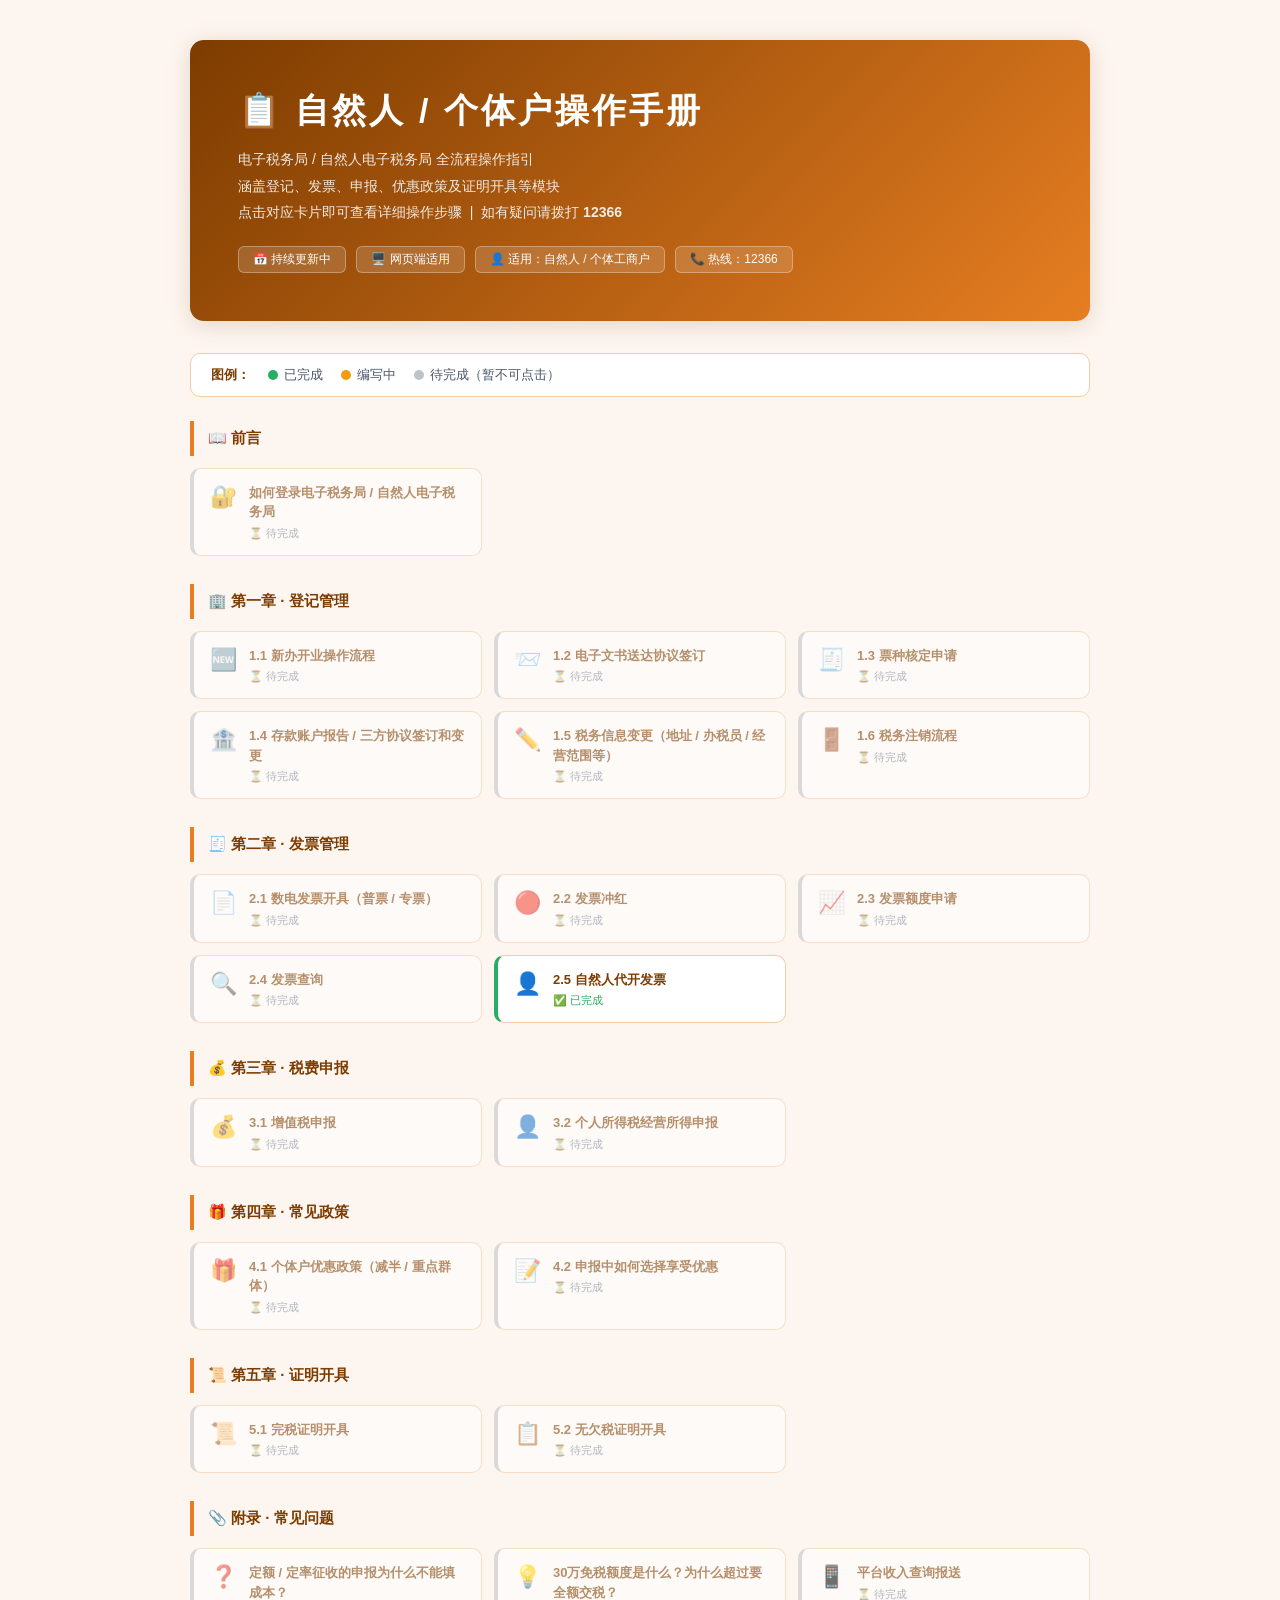
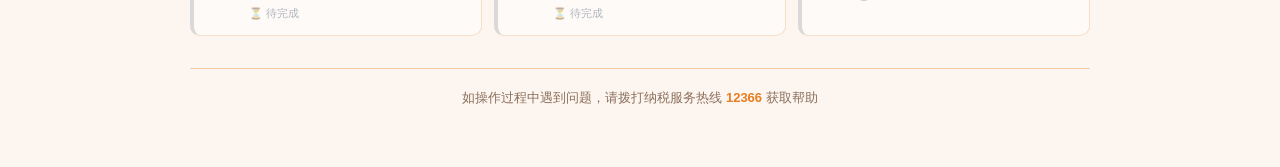
==== index.html @ 42e14d3c "Add files via upload" ====
<!DOCTYPE html>
<html lang="zh-CN">
<head>
  <meta charset="UTF-8"/>
  <meta name="viewport" content="width=device-width, initial-scale=1.0"/>
  <title>自然人 / 个体户常见业务操作手册 · 电子税务局</title>
  <style>
    :root {
      --primary-dark:  #7d3c00;
      --primary-light: #e67e22;
      --gradient:      linear-gradient(135deg, #7d3c00 0%, #e67e22 100%);
      --bg-body:       #fdf6f0;
      --bg-info:       #fef5ec;
      --border:        #f5cba7;
      --text-title:    #7d3c00;
      --text-muted:    #8b6f5c;
    }

    * { box-sizing: border-box; margin: 0; padding: 0; }
    body {
      font-family: "微软雅黑", "Microsoft YaHei", sans-serif;
      background: var(--bg-body);
      color: #2d3748;
      padding: 40px 20px;
    }
    .page { max-width: 900px; margin: 0 auto; }

    /* 封面 */
    .cover {
      background: var(--gradient);
      border-radius: 14px;
      padding: 48px;
      color: #fff;
      margin-bottom: 32px;
      box-shadow: 0 4px 24px rgba(125, 60, 0, 0.18);
    }
    .cover h1 { font-size: 34px; font-weight: 700; letter-spacing: 3px; margin-bottom: 12px; }
    .cover p  { font-size: 14px; opacity: 0.88; line-height: 1.9; }
    .cover-meta { margin-top: 20px; display: flex; gap: 10px; flex-wrap: wrap; }
    .cover-badge {
      background: rgba(255,255,255,0.15);
      border: 1px solid rgba(255,255,255,0.30);
      border-radius: 6px;
      padding: 4px 14px;
      font-size: 12px;
      color: #fff;
    }

    /* 图例 */
    .legend {
      display: flex; gap: 18px; flex-wrap: wrap;
      margin-bottom: 24px;
      font-size: 13px; color: #4a5568;
      background: #fff;
      border: 1px solid var(--border);
      border-radius: 10px;
      padding: 12px 20px;
    }
    .legend-item { display: flex; align-items: center; gap: 6px; }
    .dot { width: 10px; height: 10px; border-radius: 50%; flex-shrink: 0; }
    .dot-done { background: #27ae60; }
    .dot-wip  { background: #f39c12; }
    .dot-todo { background: #bdc3c7; }

    /* 章节 */
    .chapter { margin-bottom: 28px; }
    .chapter-title {
      font-size: 15px; font-weight: 700; color: var(--text-title);
      padding: 8px 0 8px 14px;
      border-left: 4px solid var(--primary-light);
      margin-bottom: 12px;
      display: flex; align-items: center; gap: 8px;
    }

    /* 卡片网格 */
    .card-grid {
      display: grid;
      grid-template-columns: repeat(auto-fill, minmax(230px, 1fr));
      gap: 12px;
    }
    .card {
      background: #fff;
      border: 1px solid var(--border);
      border-radius: 10px;
      padding: 14px 16px;
      text-decoration: none;
      color: #2d3748;
      display: flex;
      align-items: flex-start;
      gap: 12px;
      transition: box-shadow 0.2s, border-color 0.2s, transform 0.2s;
      cursor: pointer;
    }
    .card:hover {
      box-shadow: 0 4px 16px rgba(230, 126, 34, 0.18);
      border-color: var(--primary-light);
      transform: translateY(-2px);
    }
    .card.done { border-left: 4px solid #27ae60; }
    .card.wip  { border-left: 4px solid #f39c12; }
    .card.todo {
      border-left: 4px solid #bdc3c7;
      opacity: 0.55;
      pointer-events: none;
      cursor: default;
    }
    .card-icon  { font-size: 22px; flex-shrink: 0; margin-top: 1px; }
    .card-title { font-size: 13px; font-weight: 600; color: var(--text-title); line-height: 1.5; }
    .card-status { font-size: 11px; margin-top: 4px; color: #718096; }
    .card.done .card-status { color: #27ae60; }
    .card.wip  .card-status { color: #f39c12; }

    /* 页脚 */
    .footer {
      text-align: center;
      font-size: 13px;
      color: var(--text-muted);
      margin-top: 32px;
      padding: 20px;
      border-top: 1px solid var(--border);
    }
    .footer strong { color: var(--primary-light); }
  </style>
</head>
<body>
<div class="page">

  <!-- 封面 -->
  <div class="cover">
    <h1>📋 自然人 / 个体户操作手册</h1>
    <p>电子税务局 / 自然人电子税务局 全流程操作指引<br>
       涵盖登记、发票、申报、优惠政策及证明开具等模块<br>
       点击对应卡片即可查看详细操作步骤 &nbsp;|&nbsp; 如有疑问请拨打 <strong>12366</strong></p>
    <div class="cover-meta">
      <span class="cover-badge">📅 持续更新中</span>
      <span class="cover-badge">🖥️ 网页端适用</span>
      <span class="cover-badge">👤 适用：自然人 / 个体工商户</span>
      <span class="cover-badge">📞 热线：12366</span>
    </div>
  </div>

  <!-- 图例 -->
  <div class="legend">
    <span style="font-weight:600; color:var(--text-title);">图例：</span>
    <div class="legend-item"><div class="dot dot-done"></div>已完成</div>
    <div class="legend-item"><div class="dot dot-wip"></div>编写中</div>
    <div class="legend-item"><div class="dot dot-todo"></div>待完成（暂不可点击）</div>
  </div>

  <!-- 前言 -->
  <div class="chapter">
    <div class="chapter-title">📖 前言</div>
    <div class="card-grid">
      <a href="preface/login.html" class="card todo">
        <div class="card-icon">🔐</div>
        <div>
          <div class="card-title">如何登录电子税务局 / 自然人电子税务局</div>
          <div class="card-status">⏳ 待完成</div>
        </div>
      </a>
    </div>
  </div>

  <!-- 第一章 -->
  <div class="chapter">
    <div class="chapter-title">🏢 第一章 · 登记管理</div>
    <div class="card-grid">
      <a href="ch1-registration/1.1-new-business.html" class="card todo">
        <div class="card-icon">🆕</div>
        <div><div class="card-title">1.1 新办开业操作流程</div><div class="card-status">⏳ 待完成</div></div>
      </a>
      <a href="ch1-registration/1.2-e-document.html" class="card todo">
        <div class="card-icon">📨</div>
        <div><div class="card-title">1.2 电子文书送达协议签订</div><div class="card-status">⏳ 待完成</div></div>
      </a>
      <a href="ch1-registration/1.3-invoice-type.html" class="card todo">
        <div class="card-icon">🧾</div>
        <div><div class="card-title">1.3 票种核定申请</div><div class="card-status">⏳ 待完成</div></div>
      </a>
      <a href="ch1-registration/1.4-bank-account.html" class="card todo">
        <div class="card-icon">🏦</div>
        <div><div class="card-title">1.4 存款账户报告 / 三方协议签订和变更</div><div class="card-status">⏳ 待完成</div></div>
      </a>
      <a href="ch1-registration/1.5-info-change.html" class="card todo">
        <div class="card-icon">✏️</div>
        <div><div class="card-title">1.5 税务信息变更（地址 / 办税员 / 经营范围等）</div><div class="card-status">⏳ 待完成</div></div>
      </a>
      <a href="ch1-registration/1.6-deregistration.html" class="card todo">
        <div class="card-icon">🚪</div>
        <div><div class="card-title">1.6 税务注销流程</div><div class="card-status">⏳ 待完成</div></div>
      </a>
    </div>
  </div>

  <!-- 第二章 -->
  <div class="chapter">
    <div class="chapter-title">🧾 第二章 · 发票管理</div>
    <div class="card-grid">
      <a href="ch2-invoice/2.1-issue-invoice.html" class="card todo">
        <div class="card-icon">📄</div>
        <div><div class="card-title">2.1 数电发票开具（普票 / 专票）</div><div class="card-status">⏳ 待完成</div></div>
      </a>
      <a href="ch2-invoice/2.2-red-invoice.html" class="card todo">
        <div class="card-icon">🔴</div>
        <div><div class="card-title">2.2 发票冲红</div><div class="card-status">⏳ 待完成</div></div>
      </a>
      <a href="ch2-invoice/2.3-quota-apply.html" class="card todo">
        <div class="card-icon">📈</div>
        <div><div class="card-title">2.3 发票额度申请</div><div class="card-status">⏳ 待完成</div></div>
      </a>
      <a href="ch2-invoice/2.4-invoice-query.html" class="card todo">
        <div class="card-icon">🔍</div>
        <div><div class="card-title">2.4 发票查询</div><div class="card-status">⏳ 待完成</div></div>
      </a>
      <a href="ch2-invoice/2.5-natural-person-invoice.html" class="card done">
        <div class="card-icon">👤</div>
        <div><div class="card-title">2.5 自然人代开发票</div><div class="card-status">✅ 已完成</div></div>
      </a>
    </div>
  </div>

  <!-- 第三章 -->
  <div class="chapter">
    <div class="chapter-title">💰 第三章 · 税费申报</div>
    <div class="card-grid">
      <a href="ch3-tax-filing/3.1-vat.html" class="card todo">
        <div class="card-icon">💰</div>
        <div><div class="card-title">3.1 增值税申报</div><div class="card-status">⏳ 待完成</div></div>
      </a>
      <a href="ch3-tax-filing/3.2-iit-business.html" class="card todo">
        <div class="card-icon">👤</div>
        <div><div class="card-title">3.2 个人所得税经营所得申报</div><div class="card-status">⏳ 待完成</div></div>
      </a>
    </div>
  </div>

  <!-- 第四章 -->
  <div class="chapter">
    <div class="chapter-title">🎁 第四章 · 常见政策</div>
    <div class="card-grid">
      <a href="ch4-tax-incentives/4.1-reduction.html" class="card todo">
        <div class="card-icon">🎁</div>
        <div><div class="card-title">4.1 个体户优惠政策（减半 / 重点群体）</div><div class="card-status">⏳ 待完成</div></div>
      </a>
      <a href="ch4-tax-incentives/4.2-how-to-apply.html" class="card todo">
        <div class="card-icon">📝</div>
        <div><div class="card-title">4.2 申报中如何选择享受优惠</div><div class="card-status">⏳ 待完成</div></div>
      </a>
    </div>
  </div>

  <!-- 第五章 -->
  <div class="chapter">
    <div class="chapter-title">📜 第五章 · 证明开具</div>
    <div class="card-grid">
      <a href="ch5-certificates/5.1-tax-payment-cert.html" class="card todo">
        <div class="card-icon">📜</div>
        <div><div class="card-title">5.1 完税证明开具</div><div class="card-status">⏳ 待完成</div></div>
      </a>
      <a href="ch5-certificates/5.2-no-debt-cert.html" class="card todo">
        <div class="card-icon">📋</div>
        <div><div class="card-title">5.2 无欠税证明开具</div><div class="card-status">⏳ 待完成</div></div>
      </a>
    </div>
  </div>

  <!-- 附录 -->
  <div class="chapter">
    <div class="chapter-title">📎 附录 · 常见问题</div>
    <div class="card-grid">
      <a href="appendix/faq-fixed-rate.html" class="card todo">
        <div class="card-icon">❓</div>
        <div><div class="card-title">定额 / 定率征收的申报为什么不能填成本？</div><div class="card-status">⏳ 待完成</div></div>
      </a>
      <a href="appendix/faq-300k-exemption.html" class="card todo">
        <div class="card-icon">💡</div>
        <div><div class="card-title">30万免税额度是什么？为什么超过要全额交税？</div><div class="card-status">⏳ 待完成</div></div>
      </a>
      <a href="appendix/faq-platform-income.html" class="card todo">
        <div class="card-icon">📱</div>
        <div><div class="card-title">平台收入查询报送</div><div class="card-status">⏳ 待完成</div></div>
      </a>
    </div>
  </div>

  <div class="footer">
    如操作过程中遇到问题，请拨打纳税服务热线 <strong>12366</strong> 获取帮助
  </div>

</div>
</body>
</html>
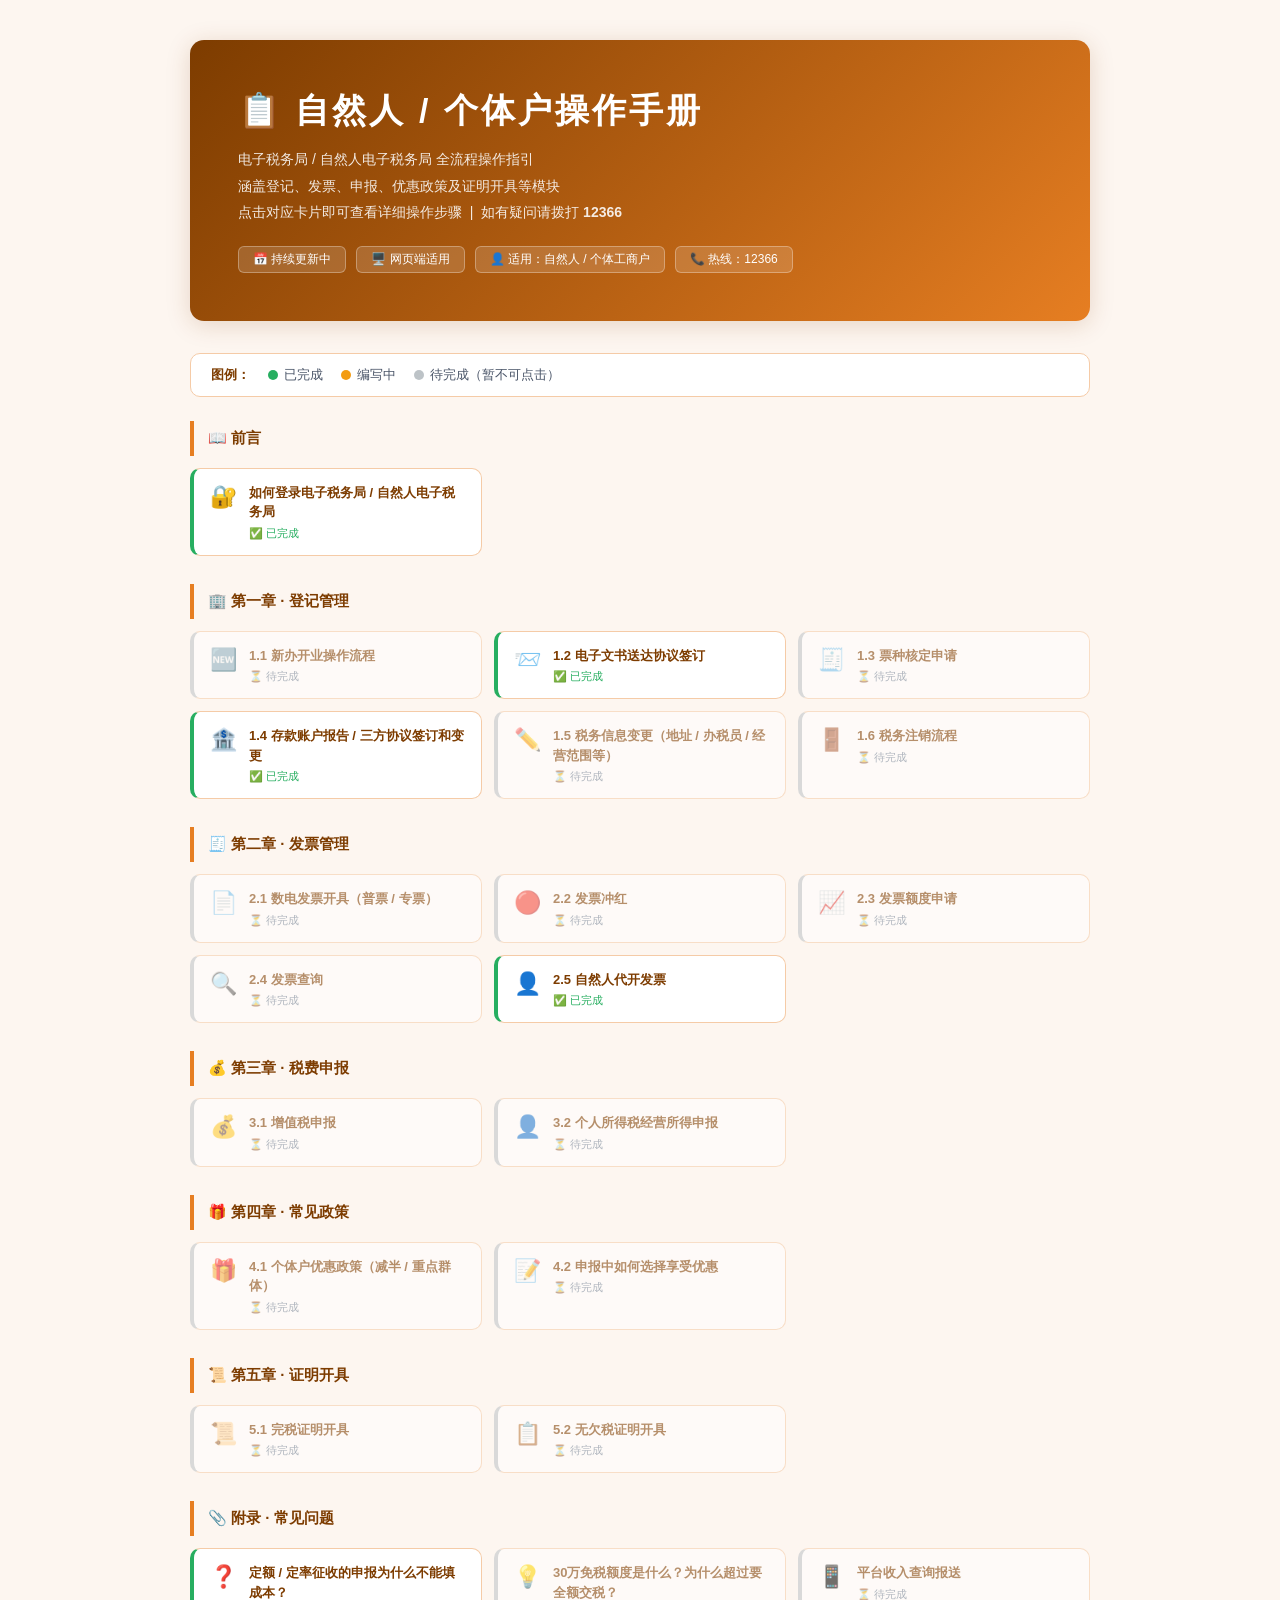
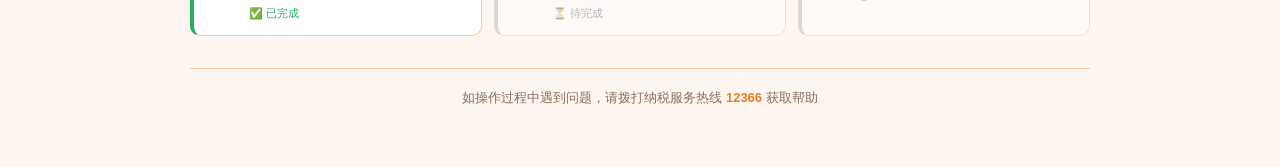
==== commit 7106aeb9: "Add files via upload" ====
--- a/index.html
+++ b/index.html
@@ -151,11 +151,11 @@
   <div class="chapter">
     <div class="chapter-title">📖 前言</div>
     <div class="card-grid">
-      <a href="preface/login.html" class="card todo">
+      <a href="preface/login.html" class="card done">
         <div class="card-icon">🔐</div>
         <div>
           <div class="card-title">如何登录电子税务局 / 自然人电子税务局</div>
-          <div class="card-status">⏳ 待完成</div>
+          <div class="card-status">✅ 已完成</div>
         </div>
       </a>
     </div>
@@ -169,17 +169,17 @@
         <div class="card-icon">🆕</div>
         <div><div class="card-title">1.1 新办开业操作流程</div><div class="card-status">⏳ 待完成</div></div>
       </a>
-      <a href="ch1-registration/1.2-e-document.html" class="card todo">
+      <a href="ch1-registration/1.2-e-document.html" class="card done">
         <div class="card-icon">📨</div>
-        <div><div class="card-title">1.2 电子文书送达协议签订</div><div class="card-status">⏳ 待完成</div></div>
+        <div><div class="card-title">1.2 电子文书送达协议签订</div><div class="card-status">✅ 已完成</div></div>
       </a>
       <a href="ch1-registration/1.3-invoice-type.html" class="card todo">
         <div class="card-icon">🧾</div>
         <div><div class="card-title">1.3 票种核定申请</div><div class="card-status">⏳ 待完成</div></div>
       </a>
-      <a href="ch1-registration/1.4-bank-account.html" class="card todo">
+      <a href="ch1-registration/1.4-bank-account.html" class="card done">
         <div class="card-icon">🏦</div>
-        <div><div class="card-title">1.4 存款账户报告 / 三方协议签订和变更</div><div class="card-status">⏳ 待完成</div></div>
+        <div><div class="card-title">1.4 存款账户报告 / 三方协议签订和变更</div><div class="card-status">✅ 已完成</div></div>
       </a>
       <a href="ch1-registration/1.5-info-change.html" class="card todo">
         <div class="card-icon">✏️</div>
@@ -268,9 +268,9 @@
   <div class="chapter">
     <div class="chapter-title">📎 附录 · 常见问题</div>
     <div class="card-grid">
-      <a href="appendix/faq-fixed-rate.html" class="card todo">
+      <a href="appendix/faq-fixed-rate.html" class="card done">
         <div class="card-icon">❓</div>
-        <div><div class="card-title">定额 / 定率征收的申报为什么不能填成本？</div><div class="card-status">⏳ 待完成</div></div>
+        <div><div class="card-title">定额 / 定率征收的申报为什么不能填成本？</div><div class="card-status">✅ 已完成</div></div>
       </a>
       <a href="appendix/faq-300k-exemption.html" class="card todo">
         <div class="card-icon">💡</div>
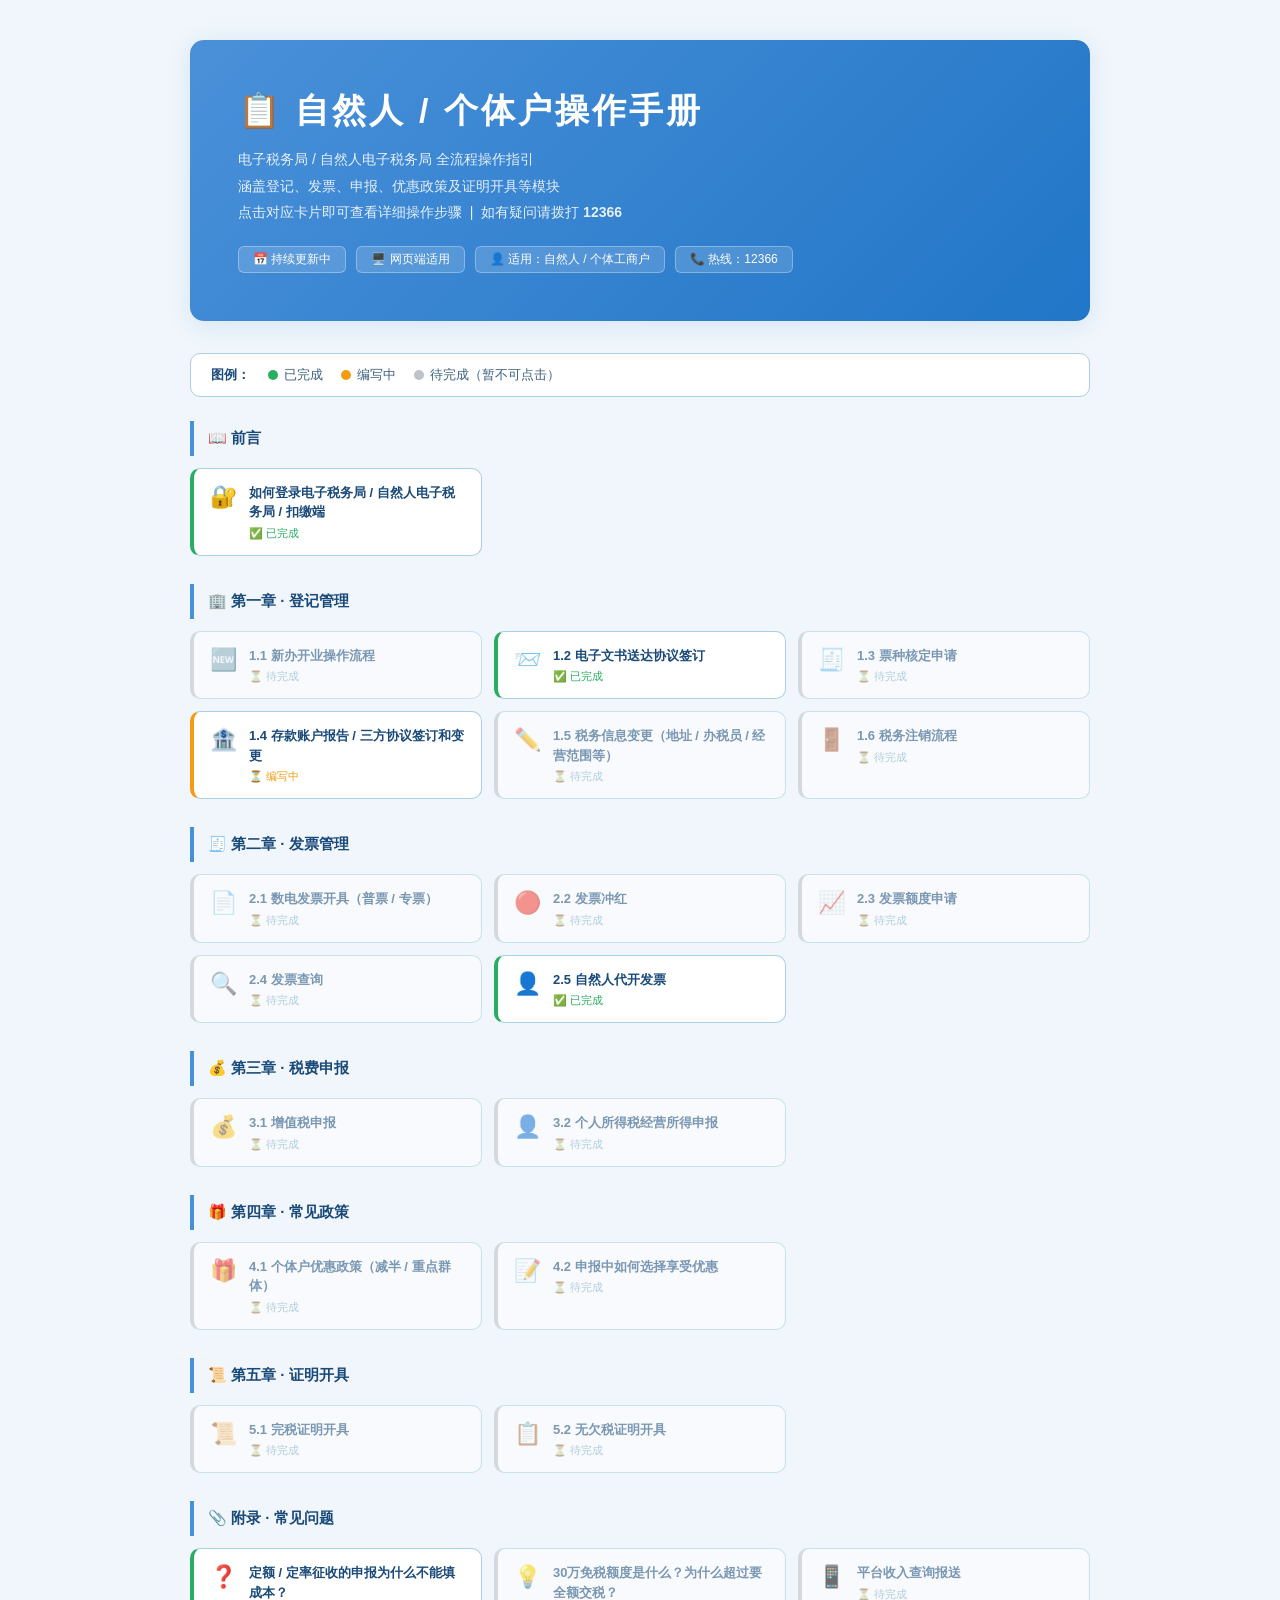
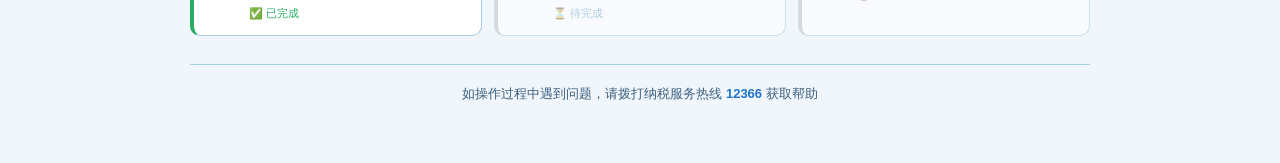
==== commit 3b008b8b: "Add files via upload" ====
--- a/index.html
+++ b/index.html
@@ -4,54 +4,55 @@
   <meta charset="UTF-8"/>
   <meta name="viewport" content="width=device-width, initial-scale=1.0"/>
   <title>自然人 / 个体户常见业务操作手册 · 电子税务局</title>
+
+  <!-- 引用共享样式表（变量、body、page 容器等均由此提供） -->
+  <link rel="stylesheet" href="assets/style.css" />
+
   <style>
-    :root {
-      --primary-dark:  #7d3c00;
-      --primary-light: #e67e22;
-      --gradient:      linear-gradient(135deg, #7d3c00 0%, #e67e22 100%);
-      --bg-body:       #fdf6f0;
-      --bg-info:       #fef5ec;
-      --border:        #f5cba7;
-      --text-title:    #7d3c00;
-      --text-muted:    #8b6f5c;
-    }
-
-    * { box-sizing: border-box; margin: 0; padding: 0; }
-    body {
-      font-family: "微软雅黑", "Microsoft YaHei", sans-serif;
-      background: var(--bg-body);
-      color: #2d3748;
-      padding: 40px 20px;
-    }
-    .page { max-width: 900px; margin: 0 auto; }
-
-    /* 封面 */
+    /* ── 目录页专属：封面 ── */
     .cover {
       background: var(--gradient);
       border-radius: 14px;
       padding: 48px;
       color: #fff;
       margin-bottom: 32px;
-      box-shadow: 0 4px 24px rgba(125, 60, 0, 0.18);
-    }
-    .cover h1 { font-size: 34px; font-weight: 700; letter-spacing: 3px; margin-bottom: 12px; }
-    .cover p  { font-size: 14px; opacity: 0.88; line-height: 1.9; }
-    .cover-meta { margin-top: 20px; display: flex; gap: 10px; flex-wrap: wrap; }
+      box-shadow: var(--shadow-md);
+    }
+    .cover h1 {
+      font-size: 34px;
+      font-weight: 700;
+      letter-spacing: 3px;
+      margin-bottom: 12px;
+    }
+    .cover p {
+      font-size: 14px;
+      opacity: 0.88;
+      line-height: 1.9;
+    }
+    .cover-meta {
+      margin-top: 20px;
+      display: flex;
+      gap: 10px;
+      flex-wrap: wrap;
+    }
     .cover-badge {
-      background: rgba(255,255,255,0.15);
-      border: 1px solid rgba(255,255,255,0.30);
+      background: rgba(255, 255, 255, 0.15);
+      border: 1px solid rgba(255, 255, 255, 0.30);
       border-radius: 6px;
       padding: 4px 14px;
       font-size: 12px;
       color: #fff;
     }
 
-    /* 图例 */
+    /* ── 目录页专属：图例 ── */
     .legend {
-      display: flex; gap: 18px; flex-wrap: wrap;
+      display: flex;
+      gap: 18px;
+      flex-wrap: wrap;
       margin-bottom: 24px;
-      font-size: 13px; color: #4a5568;
-      background: #fff;
+      font-size: 13px;
+      color: var(--text-secondary);
+      background: var(--bg-page);
       border: 1px solid var(--border);
       border-radius: 10px;
       padding: 12px 20px;
@@ -62,29 +63,33 @@
     .dot-wip  { background: #f39c12; }
     .dot-todo { background: #bdc3c7; }
 
-    /* 章节 */
+    /* ── 目录页专属：章节标题 ── */
     .chapter { margin-bottom: 28px; }
     .chapter-title {
-      font-size: 15px; font-weight: 700; color: var(--text-title);
+      font-size: 15px;
+      font-weight: 700;
+      color: var(--text-title);
       padding: 8px 0 8px 14px;
       border-left: 4px solid var(--primary-light);
       margin-bottom: 12px;
-      display: flex; align-items: center; gap: 8px;
-    }
-
-    /* 卡片网格 */
+      display: flex;
+      align-items: center;
+      gap: 8px;
+    }
+
+    /* ── 目录页专属：卡片网格 ── */
     .card-grid {
       display: grid;
       grid-template-columns: repeat(auto-fill, minmax(230px, 1fr));
       gap: 12px;
     }
     .card {
-      background: #fff;
+      background: var(--bg-page);
       border: 1px solid var(--border);
       border-radius: 10px;
       padding: 14px 16px;
       text-decoration: none;
-      color: #2d3748;
+      color: var(--text-main);
       display: flex;
       align-items: flex-start;
       gap: 12px;
@@ -92,7 +97,7 @@
       cursor: pointer;
     }
     .card:hover {
-      box-shadow: 0 4px 16px rgba(230, 126, 34, 0.18);
+      box-shadow: var(--shadow-md);
       border-color: var(--primary-light);
       transform: translateY(-2px);
     }
@@ -106,20 +111,19 @@
     }
     .card-icon  { font-size: 22px; flex-shrink: 0; margin-top: 1px; }
     .card-title { font-size: 13px; font-weight: 600; color: var(--text-title); line-height: 1.5; }
-    .card-status { font-size: 11px; margin-top: 4px; color: #718096; }
+    .card-status { font-size: 11px; margin-top: 4px; color: var(--text-muted); }
     .card.done .card-status { color: #27ae60; }
     .card.wip  .card-status { color: #f39c12; }
 
-    /* 页脚 */
-    .footer {
-      text-align: center;
-      font-size: 13px;
-      color: var(--text-muted);
-      margin-top: 32px;
-      padding: 20px;
-      border-top: 1px solid var(--border);
-    }
-    .footer strong { color: var(--primary-light); }
+    /* ── 目录页：page 容器覆盖（目录页不需要白色卡片容器） ── */
+    .page {
+      max-width: 900px;
+      background: transparent;   /* ← 覆盖 style.css 中的 #ffffff */
+      box-shadow: none;           /* ← 覆盖 style.css 中的阴影 */
+      border-radius: 0;           /* ← 覆盖 style.css 中的圆角 */
+      overflow: visible;          /* ← 覆盖 style.css 中的 overflow:hidden */
+    }
+
   </style>
 </head>
 <body>
@@ -154,7 +158,7 @@
       <a href="preface/login.html" class="card done">
         <div class="card-icon">🔐</div>
         <div>
-          <div class="card-title">如何登录电子税务局 / 自然人电子税务局</div>
+          <div class="card-title">如何登录电子税务局 / 自然人电子税务局 / 扣缴端</div>
           <div class="card-status">✅ 已完成</div>
         </div>
       </a>
@@ -177,9 +181,9 @@
         <div class="card-icon">🧾</div>
         <div><div class="card-title">1.3 票种核定申请</div><div class="card-status">⏳ 待完成</div></div>
       </a>
-      <a href="ch1-registration/1.4-bank-account.html" class="card done">
+      <a href="ch1-registration/1.4-bank-account.html" class="card wip">
         <div class="card-icon">🏦</div>
-        <div><div class="card-title">1.4 存款账户报告 / 三方协议签订和变更</div><div class="card-status">✅ 已完成</div></div>
+        <div><div class="card-title">1.4 存款账户报告 / 三方协议签订和变更</div><div class="card-status">⏳ 编写中</div></div>
       </a>
       <a href="ch1-registration/1.5-info-change.html" class="card todo">
         <div class="card-icon">✏️</div>
@@ -283,6 +287,7 @@
     </div>
   </div>
 
+  <!-- 页脚 -->
   <div class="footer">
     如操作过程中遇到问题，请拨打纳税服务热线 <strong>12366</strong> 获取帮助
   </div>
--- a/assets/style.css
+++ b/assets/style.css
@@ -0,0 +1,613 @@
+/* ============================================
+   自然人 / 个体户操作手册 · 统一样式表
+   主题色：天蓝系（自然和谐版）
+   主色：#2176c7 / #4a90d9
+   ============================================ */
+
+/* ---------- CSS 变量 ---------- */
+:root {
+  --primary-dark:   #2176c7;
+  --primary-light:  #4a90d9;
+  --gradient:       linear-gradient(135deg, #4a90d9 0%, #2176c7 100%);
+  --bg-body:        #f0f6fb;
+  --bg-page:        #ffffff;
+  --bg-info:        #e8f3fb;
+  --bg-step:        #f4f9fd;
+  --bg-path:        #edf5fb;
+  --border:         #a8cfe8;
+  --border-light:   #c8e2f2;
+  --text-main:      #2c3e50;
+  --text-title:     #1a4a7a;
+  --text-secondary: #3d6080;
+  --text-muted:     #7aaac8;
+  --shadow-sm:      0 1px 6px rgba(33, 118, 199, 0.08);
+  --shadow-md:      0 4px 24px rgba(33, 118, 199, 0.13);
+}
+
+/* ---------- 基础重置 ---------- */
+* { box-sizing: border-box; margin: 0; padding: 0; }
+
+body {
+  font-family: "微软雅黑", "Microsoft YaHei", "PingFang SC", sans-serif;
+  background: var(--bg-body);
+  color: var(--text-main);
+  padding: 40px 20px;
+  overflow-x: hidden;
+}
+
+/* ---------- 页面容器 ---------- */
+.page {
+  max-width: 820px;
+  margin: 0 auto;
+  background: var(--bg-page);
+  border-radius: 12px;
+  box-shadow: var(--shadow-md);
+  overflow: hidden;
+}
+
+/* ---------- 页头 ---------- */
+.header {
+  background: var(--primary-dark);
+  padding: 40px 48px 32px;
+  color: #fff;
+}
+
+.header-top {
+  display: flex;
+  justify-content: space-between;
+  align-items: center;
+  margin-bottom: 14px;
+}
+
+.header .tag {
+  display: inline-block;
+  background: rgba(255, 255, 255, 0.18);
+  border: 1px solid rgba(255, 255, 255, 0.35);
+  border-radius: 20px;
+  font-size: 12px;
+  padding: 3px 14px;
+  letter-spacing: 1px;
+}
+
+.header h1 {
+  font-size: 32px;
+  font-weight: 700;
+  letter-spacing: 2px;
+  margin-bottom: 10px;
+}
+
+.header p {
+  font-size: 14px;
+  opacity: 0.88;
+  line-height: 1.8;
+}
+
+.header .badges {
+  margin-top: 18px;
+  display: flex;
+  gap: 10px;
+  flex-wrap: wrap;
+}
+
+.badge {
+  background: rgba(255, 255, 255, 0.15);
+  border: 1px solid rgba(255, 255, 255, 0.30);
+  border-radius: 6px;
+  padding: 4px 14px;
+  font-size: 12px;
+  color: #fff;
+}
+
+/* 返回目录按钮 */
+.btn-back {
+  display: inline-flex;
+  align-items: center;
+  gap: 6px;
+  background: rgba(255, 255, 255, 0.18);
+  border: 1px solid rgba(255, 255, 255, 0.35);
+  color: #fff;
+  text-decoration: none;
+  font-size: 12px;
+  padding: 4px 14px;
+  border-radius: 20px;
+  white-space: nowrap;
+  transition: background 0.2s;
+}
+.btn-back:hover { background: rgba(255, 255, 255, 0.30); }
+
+/* ---------- 正文区域 ---------- */
+.body { padding: 40px 48px; }
+
+/* ---------- 章节标题 ---------- */
+.section-title {
+  display: flex;
+  align-items: center;
+  gap: 10px;
+  font-size: 16px;
+  font-weight: 700;
+  color: var(--text-title);
+  margin: 32px 0 14px;
+  padding-bottom: 8px;
+  border-bottom: 2px solid var(--border);
+}
+
+/* ✅ 关键修复：图标色块统一为天蓝渐变，消除橙色残留 */
+.section-title .icon {
+  width: 28px;
+  height: 28px;
+  background: var(--primary-dark);
+  border-radius: 6px;
+  display: flex;
+  align-items: center;
+  justify-content: center;
+  color: #fff;
+  font-size: 14px;
+  flex-shrink: 0;
+}
+
+/* ---------- 信息框 ---------- */
+.info-box {
+  background: var(--bg-info);
+  border-left: 4px solid var(--primary-light);
+  border-radius: 0 8px 8px 0;
+  padding: 14px 18px;
+  font-size: 14px;
+  color: var(--text-title);
+  line-height: 1.8;
+}
+
+/* ---------- 路径导航框 ---------- */
+.path-box {
+  background: var(--bg-path);
+  border: 1px solid var(--border);
+  border-radius: 8px;
+  padding: 14px 20px;
+  font-size: 14px;
+  color: var(--text-title);
+  font-weight: 600;
+  display: flex;
+  align-items: center;
+  flex-wrap: wrap;
+  gap: 6px;
+  line-height: 2;
+  margin-bottom: 8px;
+}
+
+.path-box .path-label {
+  color: var(--text-title);
+  font-size: 12px;
+  flex-shrink: 0;
+}
+
+.path-box .arrow {
+  color: var(--primary-light);
+  font-size: 16px;
+}
+
+.path-box .node {
+  background: var(--primary-dark);
+  color: #fff;
+  border-radius: 5px;
+  padding: 2px 10px;
+  font-size: 13px;
+}
+
+/* ---------- 表格：申报周期 ---------- */
+.period-table {
+  width: 100%;
+  border-collapse: collapse;
+  font-size: 14px;
+  border-radius: 8px;
+  overflow: hidden;
+  box-shadow: var(--shadow-sm);
+}
+
+.period-table th {
+  background: var(--primary-dark);
+  color: #fff;
+  padding: 10px 16px;
+  text-align: left;
+  font-weight: 600;
+}
+
+.period-table td {
+  padding: 10px 16px;
+  border-bottom: 1px solid var(--border-light);
+  color: var(--text-main);
+  background: #f4f9fd;
+}
+
+.period-table tr:last-child td { border-bottom: none; }
+.period-table tr:nth-child(even) td { background: var(--bg-info); }
+
+.highlight { color: var(--primary-dark); font-weight: 700; }
+
+/* ---------- 公式框 ---------- */
+.formula-box {
+  background: var(--bg-path);
+  border: 1.5px solid var(--border);
+  border-left: 4px solid var(--primary-light);
+  border-radius: 0 8px 8px 0;
+  padding: 14px 20px;
+  font-size: 14px;
+  color: var(--text-title);
+  line-height: 2;
+  margin-bottom: 10px;
+}
+
+.formula-box .formula-title {
+  font-weight: 700;
+  margin-bottom: 6px;
+  color: var(--text-title);
+}
+
+.formula-box .formula-content {
+  background: #fff;
+  border: 1px solid var(--border);
+  border-radius: 6px;
+  padding: 10px 14px;
+  font-size: 13px;
+  color: var(--text-main);
+  line-height: 1.9;
+}
+
+/* ---------- 表格：分档减缴 ---------- */
+.tier-table {
+  width: 100%;
+  border-collapse: collapse;
+  font-size: 14px;
+  border-radius: 8px;
+  overflow: hidden;
+  box-shadow: var(--shadow-sm);
+  margin-top: 10px;
+}
+
+.tier-table th {
+  background: var(--primary-dark);
+  color: #fff;
+  padding: 10px 16px;
+  text-align: left;
+  font-weight: 600;
+}
+
+.tier-table td {
+  padding: 10px 16px;
+  border-bottom: 1px solid var(--border-light);
+  background: #f4f9fd;
+  color: var(--text-main);
+  line-height: 1.8;
+}
+
+.tier-table tr:last-child td { border-bottom: none; }
+.tier-table tr:nth-child(even) td { background: var(--bg-info); }
+
+/* ---------- 步骤卡片 ---------- */
+.steps { display: flex; flex-direction: column; gap: 14px; }
+
+.step-card {
+  display: flex;
+  gap: 16px;
+  background: var(--bg-step);
+  border: 1px solid var(--border-light);
+  border-radius: 10px;
+  padding: 16px 20px;
+  box-shadow: var(--shadow-sm);
+  transition: box-shadow 0.2s;
+}
+
+.step-card:hover {
+  box-shadow: 0 4px 16px rgba(33, 118, 199, 0.16);
+}
+
+.step-num {
+  width: 34px;
+  height: 34px;
+  background: var(--primary-dark);
+  border-radius: 50%;
+  color: #fff;
+  font-size: 15px;
+  font-weight: 700;
+  display: flex;
+  align-items: center;
+  justify-content: center;
+  flex-shrink: 0;
+  margin-top: 2px;
+  box-shadow: 0 2px 6px rgba(33, 118, 199, 0.32);
+}
+
+.step-content { flex: 1; min-width: 0; }
+
+.step-text {
+  font-size: 14px;
+  color: var(--text-main);
+  line-height: 1.8;
+  margin-bottom: 8px;
+}
+
+.step-text strong { color: var(--text-title); }
+
+/* ---------- 截图占位框 ---------- */
+.step-screenshot {
+  background: #e8f3fb;
+  border: 1.5px dashed #7ab8da;
+  border-radius: 6px;
+  padding: 10px 14px;
+  font-size: 12px;
+  color: var(--text-secondary);
+  font-style: italic;
+  margin-bottom: 8px;
+}
+
+.step-screenshot img {
+  width: 100%;
+  border-radius: 6px;
+  display: block;
+}
+
+/* ---------- 步骤截图图片 ---------- */
+.step-img {
+  display: block;
+  width: 100%;
+  max-width: 100%;
+  height: auto;
+  border: 1px solid var(--border);
+  border-radius: 8px;
+  margin-top: 10px;
+  margin-bottom: 4px;
+  box-shadow: 0 2px 8px rgba(33, 118, 199, 0.08);
+}
+
+/* ---------- 子步骤块 ---------- */
+.sub-step {
+  background: var(--bg-info);
+  border: 1px solid var(--border);
+  border-radius: 8px;
+  padding: 12px 16px;
+  margin: 8px 0;
+  font-size: 14px;
+  color: var(--text-main);
+  line-height: 1.8;
+}
+
+.sub-step-title {
+  font-weight: 700;
+  color: var(--text-title);
+  margin-bottom: 6px;
+}
+
+/* ---------- 提示框 ---------- */
+.tip-box {
+  background: var(--bg-info);
+  border: 1px solid var(--border);
+  border-left: 4px solid var(--primary-light);
+  border-radius: 0 8px 8px 0;
+  padding: 10px 16px;
+  font-size: 13px;
+  color: var(--text-title);
+  margin-top: 8px;
+  line-height: 1.8;
+}
+
+/* ---------- 承诺确认框 ---------- */
+.promise-row {
+  display: flex;
+  flex-wrap: wrap;
+  gap: 10px;
+  margin: 10px 0 6px;
+}
+
+.promise-char {
+  width: 44px;
+  height: 44px;
+  background: var(--primary-dark);
+  border-radius: 8px;
+  color: #fff;
+  font-size: 20px;
+  font-weight: 700;
+  display: flex;
+  align-items: center;
+  justify-content: center;
+  box-shadow: 0 2px 6px rgba(33, 118, 199, 0.32);
+}
+
+.promise-arrow {
+  display: flex;
+  align-items: center;
+  color: var(--primary-light);
+  font-size: 18px;
+  font-weight: 700;
+}
+
+/* ---------- 警告列表 ---------- */
+.warn-list { display: flex; flex-direction: column; gap: 10px; }
+
+.warn-item {
+  display: flex;
+  gap: 12px;
+  background: #e4f0fa;
+  border: 1px solid #a8cfe8;
+  border-left: 4px solid #2176c7;
+  border-radius: 0 8px 8px 0;
+  padding: 12px 16px;
+  font-size: 14px;
+  color: #1a4a7a;
+  line-height: 1.8;
+}
+
+.warn-icon { font-size: 18px; flex-shrink: 0; }
+
+/* ---------- FAQ ---------- */
+.faq-list { display: flex; flex-direction: column; gap: 14px; }
+
+.faq-item {
+  border: 1px solid var(--border);
+  border-radius: 10px;
+  overflow: hidden;
+  box-shadow: var(--shadow-sm);
+}
+
+.faq-q {
+  background: var(--bg-info);
+  padding: 12px 18px;
+  font-size: 14px;
+  font-weight: 700;
+  color: var(--text-title);
+  display: flex;
+  gap: 10px;
+  align-items: flex-start;
+}
+
+.q-tag {
+  background: var(--primary-dark);
+  color: #fff;
+  border-radius: 4px;
+  padding: 1px 8px;
+  font-size: 12px;
+  flex-shrink: 0;
+  margin-top: 1px;
+}
+
+.faq-a {
+  background: #fff;
+  padding: 12px 18px;
+  font-size: 14px;
+  color: #4a5568;
+  line-height: 1.9;
+  display: flex;
+  gap: 10px;
+  align-items: flex-start;
+}
+
+.faq-a span:last-child { flex: 1; line-height: 1.9; }
+
+.a-tag {
+  background: var(--primary-light);
+  color: #fff;
+  border-radius: 4px;
+  padding: 1px 8px;
+  font-size: 12px;
+  flex-shrink: 0;
+  margin-top: 1px;
+}
+
+/* ---------- 页脚 ---------- */
+.footer {
+  background: var(--bg-body);
+  border-top: 1px solid var(--border);
+  padding: 20px 48px;
+  text-align: center;
+  font-size: 13px;
+  color: var(--text-secondary);
+}
+
+.footer strong { color: var(--primary-dark); }
+
+.btn-footer-back {
+  display: inline-flex;
+  align-items: center;
+  gap: 6px;
+  background: var(--primary-dark);
+  color: #fff;
+  text-decoration: none;
+  font-size: 13px;
+  padding: 7px 20px;
+  border-radius: 20px;
+  margin-top: 12px;
+  box-shadow: 0 4px 12px rgba(33, 118, 199, 0.32);
+  transition: opacity 0.2s, transform 0.2s;
+}
+.btn-footer-back:hover {
+  opacity: 0.9;
+  transform: translateY(-1px);
+}
+
+/* ---------- 场景标签 ---------- */
+.scene-label {
+  font-size: 15px;
+  font-weight: 700;
+  color: #1a4a7a;
+  background: #e8f3fb;
+  border-left: 4px solid #2176c7;
+  border-radius: 0 8px 8px 0;
+  padding: 8px 16px;
+  margin: 20px 0 10px;
+  display: flex;
+  align-items: center;
+  gap: 6px;
+}
+
+/* ---------- 特殊情形说明框 ---------- */
+.special-box {
+  background: #e8f3fb;
+  border: 1px solid #a8cfe8;
+  border-left: 4px solid #2176c7;
+  border-radius: 0 8px 8px 0;
+  padding: 14px 18px;
+  font-size: 14px;
+  color: #1a4a7a;
+  line-height: 1.9;
+  margin-bottom: 16px;
+}
+
+.sp-title {
+  font-weight: 700;
+  color: #1a4a7a;
+  margin-bottom: 8px;
+  font-size: 14px;
+}
+
+/* ---------- 成功提示框 ---------- */
+.success-box {
+  background: #f0fdf4;
+  border: 1px solid #bbf7d0;
+  border-left: 4px solid #22c55e;
+  border-radius: 0 8px 8px 0;
+  padding: 12px 16px;
+  font-size: 13px;
+  color: #14532d;
+  line-height: 1.9;
+  margin-top: 10px;
+}
+
+/* ---------- 分隔线 ---------- */
+.divider {
+  border: none;
+  border-top: 1.5px dashed #a8cfe8;
+  margin: 24px 0;
+}
+
+/* ---------- step-num 文字标签版 ---------- */
+.step-num-label {
+  min-width: 44px;
+  height: auto;
+  background: var(--primary-dark);
+  border-radius: 8px;
+  color: #fff;
+  font-size: 11px;
+  font-weight: 700;
+  display: flex;
+  align-items: center;
+  justify-content: center;
+  flex-shrink: 0;
+  margin-top: 2px;
+  padding: 4px 6px;
+  line-height: 1.4;
+  text-align: center;
+  box-shadow: 0 2px 6px rgba(33, 118, 199, 0.32);
+  white-space: nowrap;
+}
+
+/* ---------- 打印优化 ---------- */
+@media print {
+  * {
+    -webkit-print-color-adjust: exact !important;
+    print-color-adjust: exact !important;
+    color-adjust: exact !important;
+  }
+  body { background: #fff !important; padding: 0 !important; }
+  .page {
+    box-shadow: none !important;
+    border-radius: 0 !important;
+    max-width: 100% !important;
+  }
+}
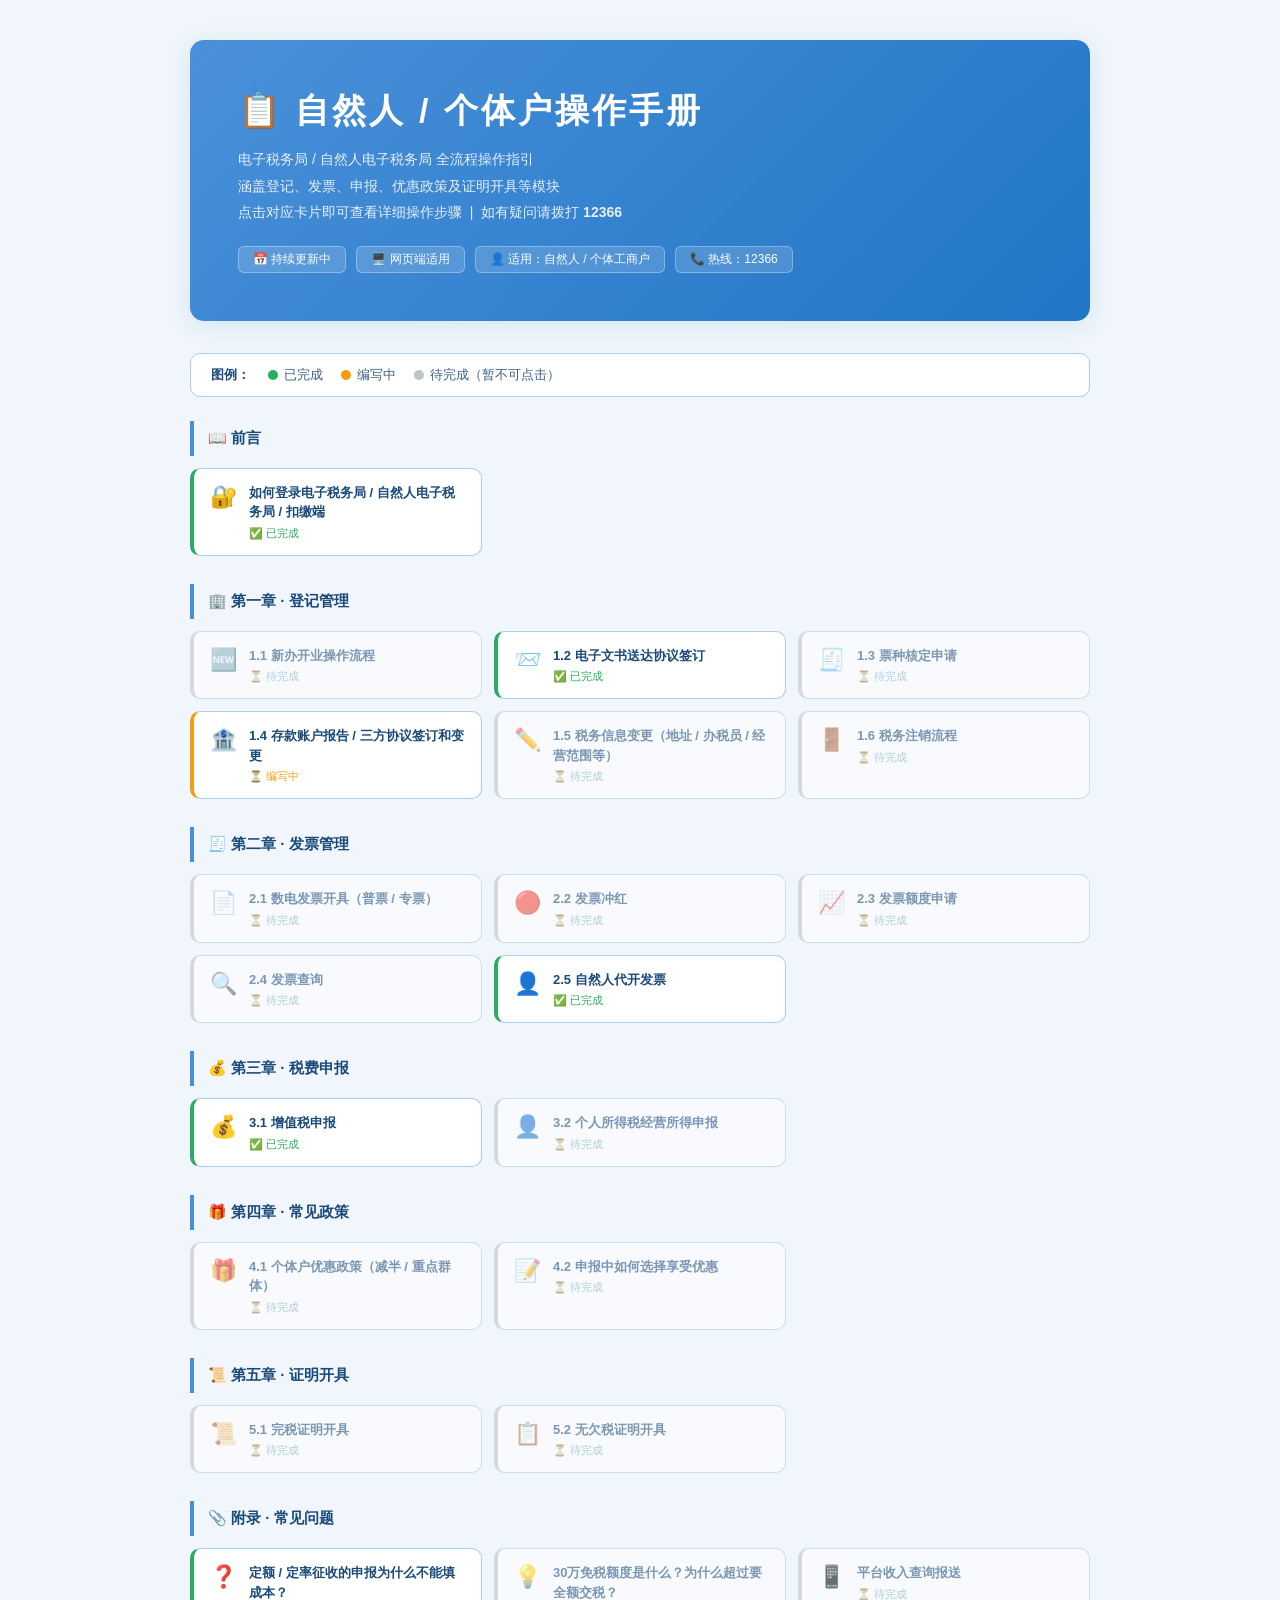
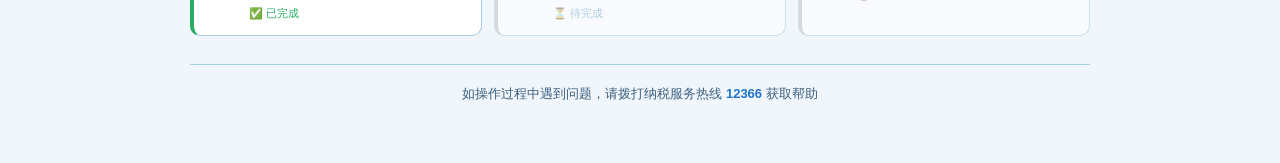
==== commit 9afcced1: "Add files via upload" ====
--- a/index.html
+++ b/index.html
@@ -227,9 +227,9 @@
   <div class="chapter">
     <div class="chapter-title">💰 第三章 · 税费申报</div>
     <div class="card-grid">
-      <a href="ch3-tax-filing/3.1-vat.html" class="card todo">
+      <a href="ch3-tax-filing/3.1-vat-small.html" class="card done">
         <div class="card-icon">💰</div>
-        <div><div class="card-title">3.1 增值税申报</div><div class="card-status">⏳ 待完成</div></div>
+        <div><div class="card-title">3.1 增值税申报</div><div class="card-status">✅ 已完成</div></div>
       </a>
       <a href="ch3-tax-filing/3.2-iit-business.html" class="card todo">
         <div class="card-icon">👤</div>
--- a/assets/style.css
+++ b/assets/style.css
@@ -611,3 +611,81 @@
     max-width: 100% !important;
   }
 }
+
+/* ============================================
+   Lightbox · 图片点击放大预览
+   ============================================ */
+
+/* 截图图片：hover 提示可点击 */
+.step-screenshot img,
+.step-img {
+  cursor: zoom-in;
+  transition: box-shadow 0.2s, transform 0.2s;
+}
+.step-screenshot img:hover,
+.step-img:hover {
+  box-shadow: 0 4px 20px rgba(33, 118, 199, 0.30);
+  transform: scale(1.01);
+}
+
+/* 遮罩层 */
+.lightbox-overlay {
+  display: none;
+  position: fixed;
+  inset: 0;
+  background: rgba(10, 20, 50, 0.84);
+  z-index: 9999;
+  align-items: center;
+  justify-content: center;
+  padding: 24px;
+  cursor: zoom-out;
+}
+.lightbox-overlay.active { display: flex; }
+
+/* 放大图片 */
+.lightbox-overlay img {
+  max-width: 92vw;
+  max-height: 88vh;
+  border-radius: 10px;
+  box-shadow: 0 8px 48px rgba(0, 0, 0, 0.55);
+  cursor: default;
+  object-fit: contain;
+  animation: lb-in 0.18s ease;
+}
+@keyframes lb-in {
+  from { opacity: 0; transform: scale(0.93); }
+  to   { opacity: 1; transform: scale(1); }
+}
+
+/* 关闭按钮 */
+.lightbox-close {
+  position: fixed;
+  top: 18px;
+  right: 22px;
+  width: 36px;
+  height: 36px;
+  background: rgba(255, 255, 255, 0.15);
+  border: 1px solid rgba(255, 255, 255, 0.35);
+  border-radius: 50%;
+  color: #fff;
+  font-size: 20px;
+  line-height: 34px;
+  text-align: center;
+  cursor: pointer;
+  transition: background 0.15s;
+  user-select: none;
+  z-index: 10000;
+}
+.lightbox-close:hover { background: rgba(255, 255, 255, 0.30); }
+
+/* 底部提示 */
+.lightbox-hint {
+  position: fixed;
+  bottom: 18px;
+  left: 50%;
+  transform: translateX(-50%);
+  color: rgba(255, 255, 255, 0.50);
+  font-size: 12px;
+  pointer-events: none;
+  white-space: nowrap;
+}
